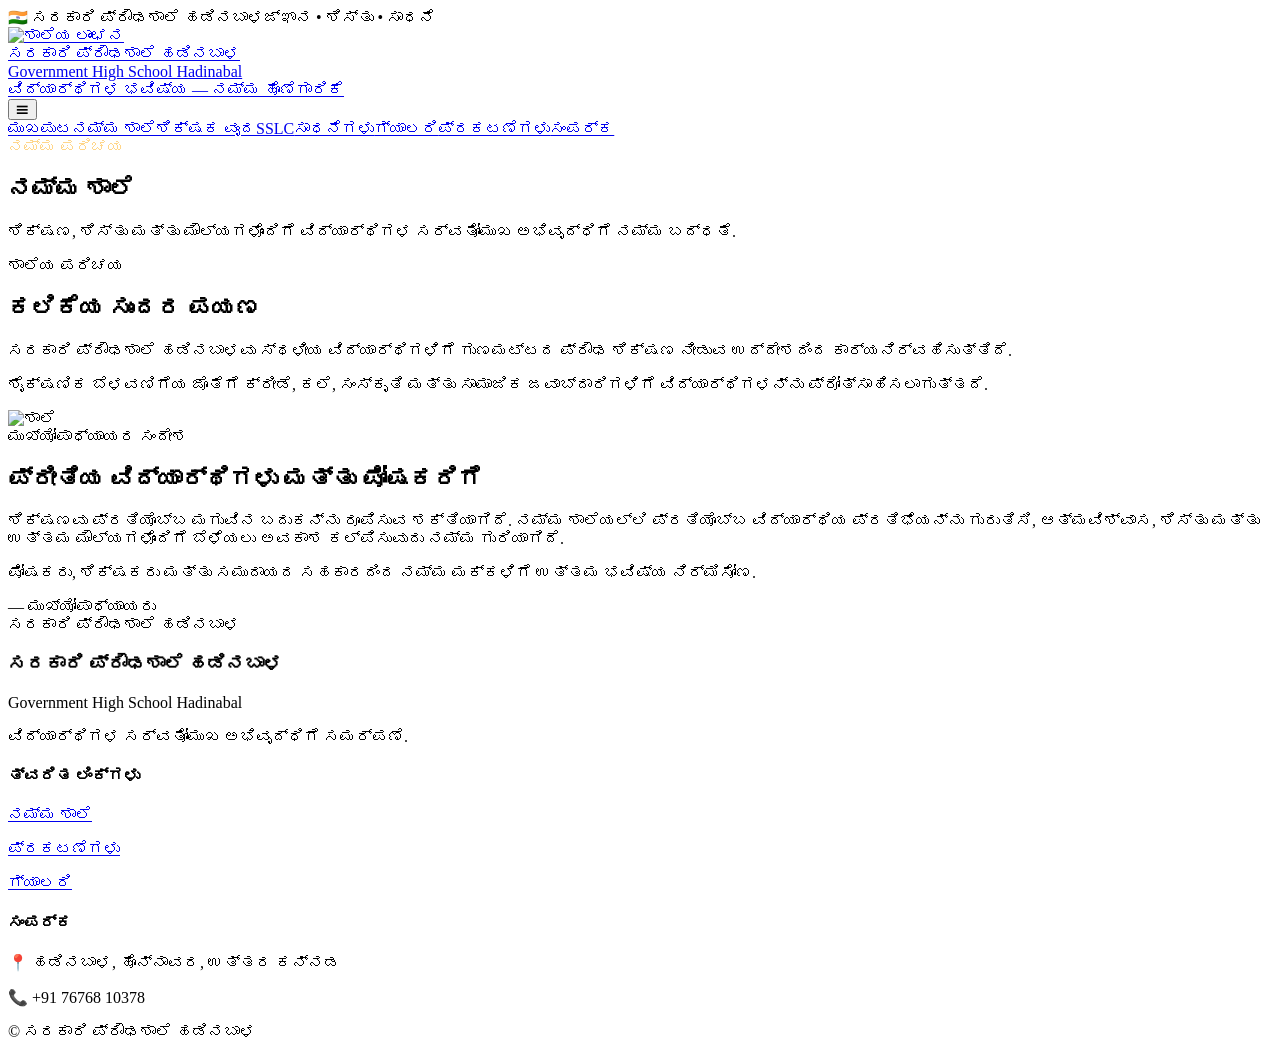
==== about.html @ f69d1972 "Add files via upload Initial school website" ====
<!doctype html><html lang="kn"><head><meta charset="utf-8"><meta name="viewport" content="width=device-width,initial-scale=1"><meta name="description" content="ಸರಕಾರಿ ಪ್ರೌಢಶಾಲೆ ಹಡಿನಬಾಳ"><title>ನಮ್ಮ ಶಾಲೆ | ಸರಕಾರಿ ಪ್ರೌಢಶಾಲೆ ಹಡಿನಬಾಳ</title><link rel="stylesheet" href="assets/css/style.css"></head><body>
<div class="topbar"><div class="wrap"><span>🇮🇳 ಸರಕಾರಿ ಪ್ರೌಢಶಾಲೆ ಹಡಿನಬಾಳ</span><span>ಜ್ಞಾನ • ಶಿಸ್ತು • ಸಾಧನೆ</span></div></div>
<header><div class="wrap head"><a class="brand" href="index.html"><img class="logo" src="assets/images/emblem.png" alt="ಶಾಲೆಯ ಲಾಂಛನ"><div><div class="school-kn">ಸರಕಾರಿ ಪ್ರೌಢಶಾಲೆ ಹಡಿನಬಾಳ</div><div class="school-en">Government High School Hadinabal</div><div class="motto">ವಿದ್ಯಾರ್ಥಿಗಳ ಭವಿಷ್ಯ — ನಮ್ಮ ಹೊಣೆಗಾರಿಕೆ</div></div></a><button class="menu" aria-label="ಮೆನು">☰</button><nav class="nav"><a class="" href="index.html">ಮುಖಪುಟ</a><a class="active" href="about.html">ನಮ್ಮ ಶಾಲೆ</a><a class="" href="staff.html">ಶಿಕ್ಷಕ ವೃಂದ</a><a class="" href="sslc.html">SSLC</a><a class="" href="achievements.html">ಸಾಧನೆಗಳು</a><a class="" href="gallery.html">ಗ್ಯಾಲರಿ</a><a class="" href="notices.html">ಪ್ರಕಟಣೆಗಳು</a><a class="" href="contact.html">ಸಂಪರ್ಕ</a></nav></div></header><main><section class="pagehero"><div class="wrap"><span class="kicker" style="color:#ffd68a">ನಮ್ಮ ಪರಿಚಯ</span><h1>ನಮ್ಮ ಶಾಲೆ</h1><p>ಶಿಕ್ಷಣ, ಶಿಸ್ತು ಮತ್ತು ಮೌಲ್ಯಗಳೊಂದಿಗೆ ವಿದ್ಯಾರ್ಥಿಗಳ ಸರ್ವತೋಮುಖ ಅಭಿವೃದ್ಧಿಗೆ ನಮ್ಮ ಬದ್ಧತೆ.</p></div></section><section class="section"><div class="wrap split"><div><span class="kicker">ಶಾಲೆಯ ಪರಿಚಯ</span><h2>ಕಲಿಕೆಯ ಸುಂದರ ಪಯಣ</h2><p>ಸರಕಾರಿ ಪ್ರೌಢಶಾಲೆ ಹಡಿನಬಾಳವು ಸ್ಥಳೀಯ ವಿದ್ಯಾರ್ಥಿಗಳಿಗೆ ಗುಣಮಟ್ಟದ ಪ್ರೌಢ ಶಿಕ್ಷಣ ನೀಡುವ ಉದ್ದೇಶದಿಂದ ಕಾರ್ಯನಿರ್ವಹಿಸುತ್ತಿದೆ.</p><p>ಶೈಕ್ಷಣಿಕ ಬೆಳವಣಿಗೆಯ ಜೊತೆಗೆ ಕ್ರೀಡೆ, ಕಲೆ, ಸಂಸ್ಕೃತಿ ಮತ್ತು ಸಾಮಾಜಿಕ ಜವಾಬ್ದಾರಿಗಳಿಗೆ ವಿದ್ಯಾರ್ಥಿಗಳನ್ನು ಪ್ರೋತ್ಸಾಹಿಸಲಾಗುತ್ತದೆ.</p></div><div class="split-img"><img src="assets/images/school-placeholder.svg" alt="ಶಾಲೆ"></div></div></section><section class="section tint" id="headmaster"><div class="wrap narrow"><span class="kicker">ಮುಖ್ಯೋಪಾಧ್ಯಾಯರ ಸಂದೇಶ</span><h2>ಪ್ರೀತಿಯ ವಿದ್ಯಾರ್ಥಿಗಳು ಮತ್ತು ಪೋಷಕರಿಗೆ</h2><p>ಶಿಕ್ಷಣವು ಪ್ರತಿಯೊಬ್ಬ ಮಗುವಿನ ಬದುಕನ್ನು ರೂಪಿಸುವ ಶಕ್ತಿಯಾಗಿದೆ. ನಮ್ಮ ಶಾಲೆಯಲ್ಲಿ ಪ್ರತಿಯೊಬ್ಬ ವಿದ್ಯಾರ್ಥಿಯ ಪ್ರತಿಭೆಯನ್ನು ಗುರುತಿಸಿ, ಆತ್ಮವಿಶ್ವಾಸ, ಶಿಸ್ತು ಮತ್ತು ಉತ್ತಮ ಮೌಲ್ಯಗಳೊಂದಿಗೆ ಬೆಳೆಯಲು ಅವಕಾಶ ಕಲ್ಪಿಸುವುದು ನಮ್ಮ ಗುರಿಯಾಗಿದೆ.</p><p>ಪೋಷಕರು, ಶಿಕ್ಷಕರು ಮತ್ತು ಸಮುದಾಯದ ಸಹಕಾರದಿಂದ ನಮ್ಮ ಮಕ್ಕಳಿಗೆ ಉತ್ತಮ ಭವಿಷ್ಯ ನಿರ್ಮಿಸೋಣ.</p><p class="signature">— ಮುಖ್ಯೋಪಾಧ್ಯಾಯರು<br>ಸರಕಾರಿ ಪ್ರೌಢಶಾಲೆ ಹಡಿನಬಾಳ</p></div></section></main>
<footer class="footer"><div class="wrap footer-grid"><div><h3>ಸರಕಾರಿ ಪ್ರೌಢಶಾಲೆ ಹಡಿನಬಾಳ</h3><p>Government High School Hadinabal</p><p>ವಿದ್ಯಾರ್ಥಿಗಳ ಸರ್ವತೋಮುಖ ಅಭಿವೃದ್ಧಿಗೆ ಸಮರ್ಪಣೆ.</p></div><div><h4>ತ್ವರಿತ ಲಿಂಕ್‌ಗಳು</h4><p><a href="about.html">ನಮ್ಮ ಶಾಲೆ</a></p><p><a href="notices.html">ಪ್ರಕಟಣೆಗಳು</a></p><p><a href="gallery.html">ಗ್ಯಾಲರಿ</a></p></div><div><h4>ಸಂಪರ್ಕ</h4><p>📍 ಹಡಿನಬಾಳ, ಹೊನ್ನಾವರ, ಉತ್ತರ ಕನ್ನಡ</p><p>📞 +91 76768 10378</p></div></div><div class="bottom"><div class="wrap">© <span id="year"></span> ಸರಕಾರಿ ಪ್ರೌಢಶಾಲೆ ಹಡಿನಬಾಳ</div></div></footer><script src="assets/js/main.js"></script></body></html>
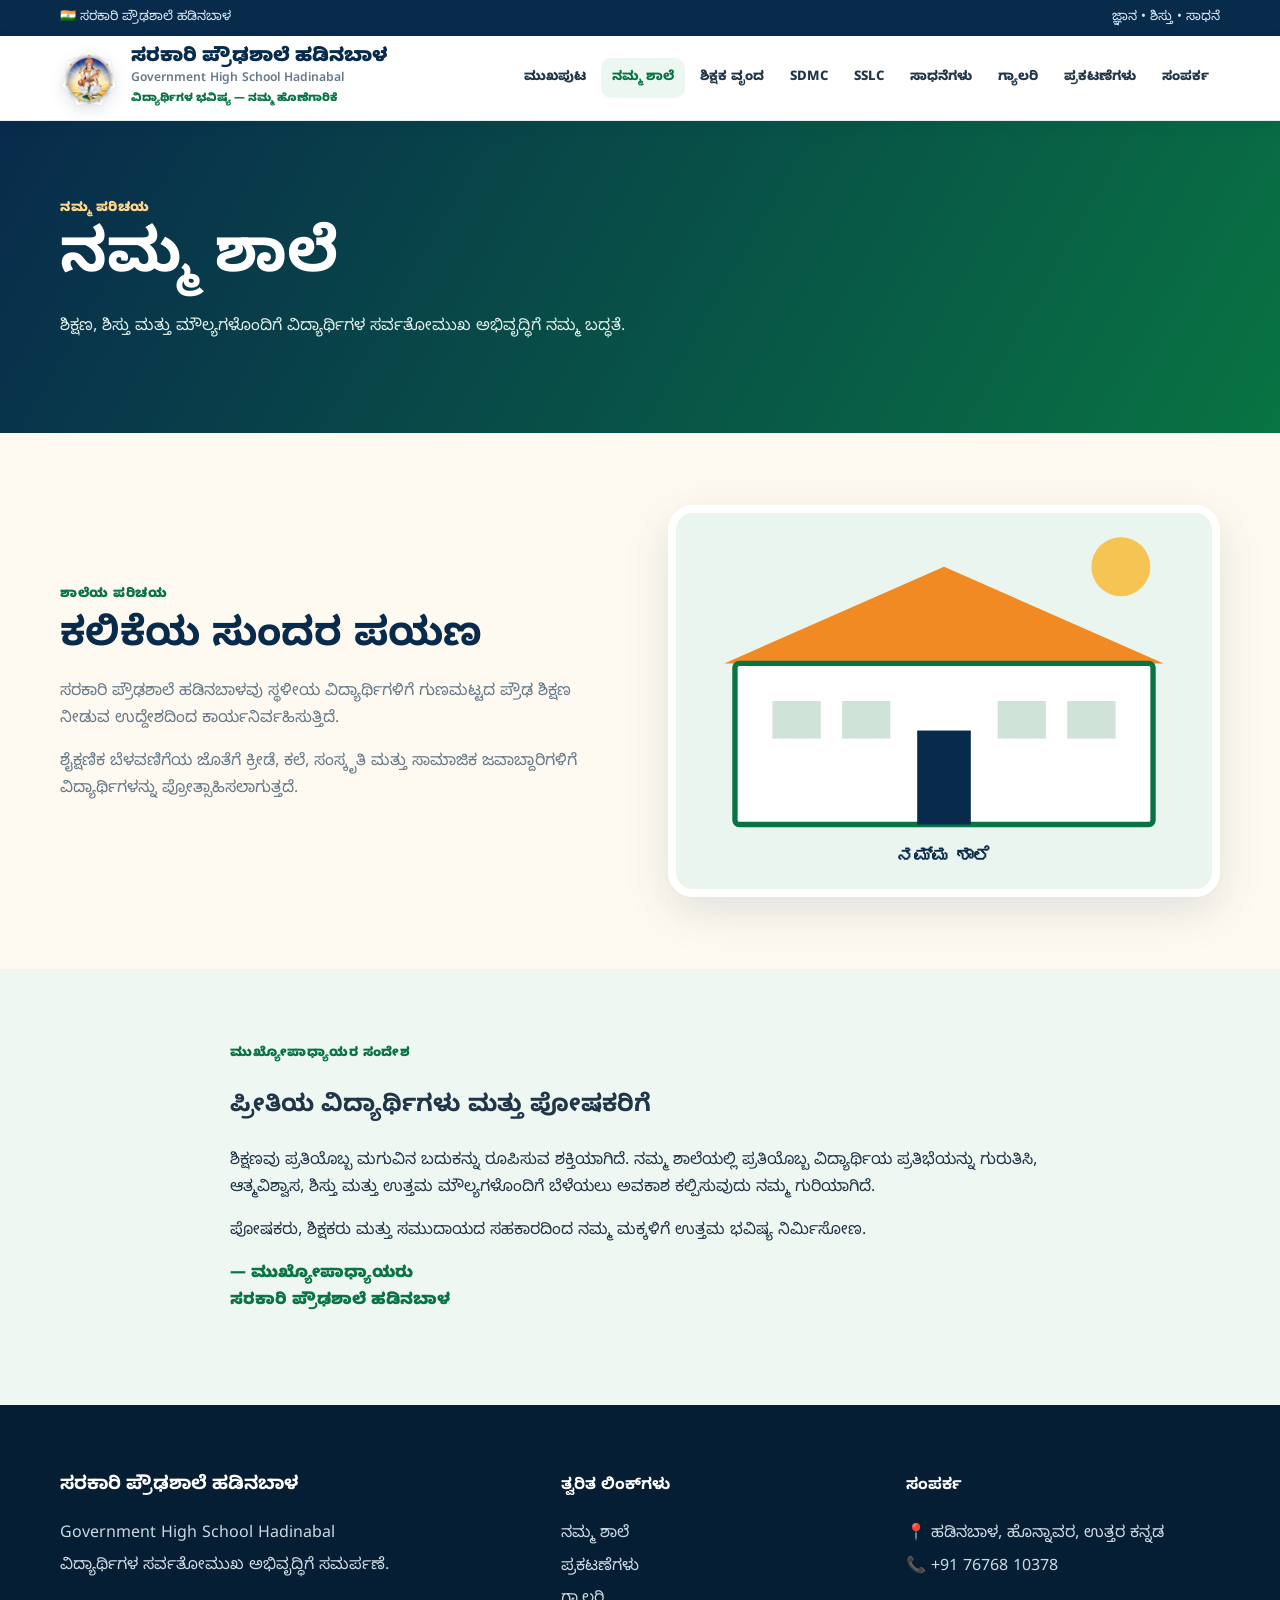
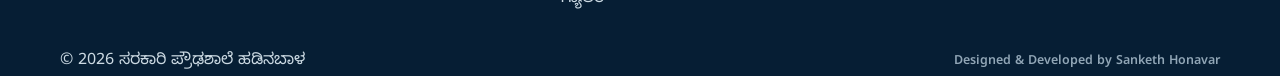
==== commit 004d05de: "Update school website pages and student profiles" ====
--- a/about.html
+++ b/about.html
@@ -1,4 +1,7 @@
 <!doctype html><html lang="kn"><head><meta charset="utf-8"><meta name="viewport" content="width=device-width,initial-scale=1"><meta name="description" content="ಸರಕಾರಿ ಪ್ರೌಢಶಾಲೆ ಹಡಿನಬಾಳ"><title>ನಮ್ಮ ಶಾಲೆ | ಸರಕಾರಿ ಪ್ರೌಢಶಾಲೆ ಹಡಿನಬಾಳ</title><link rel="stylesheet" href="assets/css/style.css"></head><body>
 <div class="topbar"><div class="wrap"><span>🇮🇳 ಸರಕಾರಿ ಪ್ರೌಢಶಾಲೆ ಹಡಿನಬಾಳ</span><span>ಜ್ಞಾನ • ಶಿಸ್ತು • ಸಾಧನೆ</span></div></div>
-<header><div class="wrap head"><a class="brand" href="index.html"><img class="logo" src="assets/images/emblem.png" alt="ಶಾಲೆಯ ಲಾಂಛನ"><div><div class="school-kn">ಸರಕಾರಿ ಪ್ರೌಢಶಾಲೆ ಹಡಿನಬಾಳ</div><div class="school-en">Government High School Hadinabal</div><div class="motto">ವಿದ್ಯಾರ್ಥಿಗಳ ಭವಿಷ್ಯ — ನಮ್ಮ ಹೊಣೆಗಾರಿಕೆ</div></div></a><button class="menu" aria-label="ಮೆನು">☰</button><nav class="nav"><a class="" href="index.html">ಮುಖಪುಟ</a><a class="active" href="about.html">ನಮ್ಮ ಶಾಲೆ</a><a class="" href="staff.html">ಶಿಕ್ಷಕ ವೃಂದ</a><a class="" href="sslc.html">SSLC</a><a class="" href="achievements.html">ಸಾಧನೆಗಳು</a><a class="" href="gallery.html">ಗ್ಯಾಲರಿ</a><a class="" href="notices.html">ಪ್ರಕಟಣೆಗಳು</a><a class="" href="contact.html">ಸಂಪರ್ಕ</a></nav></div></header><main><section class="pagehero"><div class="wrap"><span class="kicker" style="color:#ffd68a">ನಮ್ಮ ಪರಿಚಯ</span><h1>ನಮ್ಮ ಶಾಲೆ</h1><p>ಶಿಕ್ಷಣ, ಶಿಸ್ತು ಮತ್ತು ಮೌಲ್ಯಗಳೊಂದಿಗೆ ವಿದ್ಯಾರ್ಥಿಗಳ ಸರ್ವತೋಮುಖ ಅಭಿವೃದ್ಧಿಗೆ ನಮ್ಮ ಬದ್ಧತೆ.</p></div></section><section class="section"><div class="wrap split"><div><span class="kicker">ಶಾಲೆಯ ಪರಿಚಯ</span><h2>ಕಲಿಕೆಯ ಸುಂದರ ಪಯಣ</h2><p>ಸರಕಾರಿ ಪ್ರೌಢಶಾಲೆ ಹಡಿನಬಾಳವು ಸ್ಥಳೀಯ ವಿದ್ಯಾರ್ಥಿಗಳಿಗೆ ಗುಣಮಟ್ಟದ ಪ್ರೌಢ ಶಿಕ್ಷಣ ನೀಡುವ ಉದ್ದೇಶದಿಂದ ಕಾರ್ಯನಿರ್ವಹಿಸುತ್ತಿದೆ.</p><p>ಶೈಕ್ಷಣಿಕ ಬೆಳವಣಿಗೆಯ ಜೊತೆಗೆ ಕ್ರೀಡೆ, ಕಲೆ, ಸಂಸ್ಕೃತಿ ಮತ್ತು ಸಾಮಾಜಿಕ ಜವಾಬ್ದಾರಿಗಳಿಗೆ ವಿದ್ಯಾರ್ಥಿಗಳನ್ನು ಪ್ರೋತ್ಸಾಹಿಸಲಾಗುತ್ತದೆ.</p></div><div class="split-img"><img src="assets/images/school-placeholder.svg" alt="ಶಾಲೆ"></div></div></section><section class="section tint" id="headmaster"><div class="wrap narrow"><span class="kicker">ಮುಖ್ಯೋಪಾಧ್ಯಾಯರ ಸಂದೇಶ</span><h2>ಪ್ರೀತಿಯ ವಿದ್ಯಾರ್ಥಿಗಳು ಮತ್ತು ಪೋಷಕರಿಗೆ</h2><p>ಶಿಕ್ಷಣವು ಪ್ರತಿಯೊಬ್ಬ ಮಗುವಿನ ಬದುಕನ್ನು ರೂಪಿಸುವ ಶಕ್ತಿಯಾಗಿದೆ. ನಮ್ಮ ಶಾಲೆಯಲ್ಲಿ ಪ್ರತಿಯೊಬ್ಬ ವಿದ್ಯಾರ್ಥಿಯ ಪ್ರತಿಭೆಯನ್ನು ಗುರುತಿಸಿ, ಆತ್ಮವಿಶ್ವಾಸ, ಶಿಸ್ತು ಮತ್ತು ಉತ್ತಮ ಮೌಲ್ಯಗಳೊಂದಿಗೆ ಬೆಳೆಯಲು ಅವಕಾಶ ಕಲ್ಪಿಸುವುದು ನಮ್ಮ ಗುರಿಯಾಗಿದೆ.</p><p>ಪೋಷಕರು, ಶಿಕ್ಷಕರು ಮತ್ತು ಸಮುದಾಯದ ಸಹಕಾರದಿಂದ ನಮ್ಮ ಮಕ್ಕಳಿಗೆ ಉತ್ತಮ ಭವಿಷ್ಯ ನಿರ್ಮಿಸೋಣ.</p><p class="signature">— ಮುಖ್ಯೋಪಾಧ್ಯಾಯರು<br>ಸರಕಾರಿ ಪ್ರೌಢಶಾಲೆ ಹಡಿನಬಾಳ</p></div></section></main>
-<footer class="footer"><div class="wrap footer-grid"><div><h3>ಸರಕಾರಿ ಪ್ರೌಢಶಾಲೆ ಹಡಿನಬಾಳ</h3><p>Government High School Hadinabal</p><p>ವಿದ್ಯಾರ್ಥಿಗಳ ಸರ್ವತೋಮುಖ ಅಭಿವೃದ್ಧಿಗೆ ಸಮರ್ಪಣೆ.</p></div><div><h4>ತ್ವರಿತ ಲಿಂಕ್‌ಗಳು</h4><p><a href="about.html">ನಮ್ಮ ಶಾಲೆ</a></p><p><a href="notices.html">ಪ್ರಕಟಣೆಗಳು</a></p><p><a href="gallery.html">ಗ್ಯಾಲರಿ</a></p></div><div><h4>ಸಂಪರ್ಕ</h4><p>📍 ಹಡಿನಬಾಳ, ಹೊನ್ನಾವರ, ಉತ್ತರ ಕನ್ನಡ</p><p>📞 +91 76768 10378</p></div></div><div class="bottom"><div class="wrap">© <span id="year"></span> ಸರಕಾರಿ ಪ್ರೌಢಶಾಲೆ ಹಡಿನಬಾಳ</div></div></footer><script src="assets/js/main.js"></script></body></html>+<header><div class="wrap head"><a class="brand" href="index.html"><img class="logo" src="assets/images/emblem.png" alt="ಶಾಲೆಯ ಲಾಂಛನ"><div><div class="school-kn">ಸರಕಾರಿ ಪ್ರೌಢಶಾಲೆ ಹಡಿನಬಾಳ</div><div class="school-en">Government High School Hadinabal</div><div class="motto">ವಿದ್ಯಾರ್ಥಿಗಳ ಭವಿಷ್ಯ — ನಮ್ಮ ಹೊಣೆಗಾರಿಕೆ</div></div></a><button class="menu" aria-label="ಮೆನು">☰</button><nav class="nav"><a class="" href="index.html">ಮುಖಪುಟ</a><a class="active" href="about.html">ನಮ್ಮ ಶಾಲೆ</a><a class="" href="staff.html">ಶಿಕ್ಷಕ ವೃಂದ</a><a href="sdmc.html">SDMC</a><a class="" href="sslc.html">SSLC</a><a class="" href="achievements.html">ಸಾಧನೆಗಳು</a><a class="" href="gallery.html">ಗ್ಯಾಲರಿ</a><a class="" href="notices.html">ಪ್ರಕಟಣೆಗಳು</a><a class="" href="contact.html">ಸಂಪರ್ಕ</a></nav></div></header><main><section class="pagehero"><div class="wrap"><span class="kicker" style="color:#ffd68a">ನಮ್ಮ ಪರಿಚಯ</span><h1>ನಮ್ಮ ಶಾಲೆ</h1><p>ಶಿಕ್ಷಣ, ಶಿಸ್ತು ಮತ್ತು ಮೌಲ್ಯಗಳೊಂದಿಗೆ ವಿದ್ಯಾರ್ಥಿಗಳ ಸರ್ವತೋಮುಖ ಅಭಿವೃದ್ಧಿಗೆ ನಮ್ಮ ಬದ್ಧತೆ.</p></div></section><section class="section"><div class="wrap split"><div><span class="kicker">ಶಾಲೆಯ ಪರಿಚಯ</span><h2>ಕಲಿಕೆಯ ಸುಂದರ ಪಯಣ</h2><p>ಸರಕಾರಿ ಪ್ರೌಢಶಾಲೆ ಹಡಿನಬಾಳವು ಸ್ಥಳೀಯ ವಿದ್ಯಾರ್ಥಿಗಳಿಗೆ ಗುಣಮಟ್ಟದ ಪ್ರೌಢ ಶಿಕ್ಷಣ ನೀಡುವ ಉದ್ದೇಶದಿಂದ ಕಾರ್ಯನಿರ್ವಹಿಸುತ್ತಿದೆ.</p><p>ಶೈಕ್ಷಣಿಕ ಬೆಳವಣಿಗೆಯ ಜೊತೆಗೆ ಕ್ರೀಡೆ, ಕಲೆ, ಸಂಸ್ಕೃತಿ ಮತ್ತು ಸಾಮಾಜಿಕ ಜವಾಬ್ದಾರಿಗಳಿಗೆ ವಿದ್ಯಾರ್ಥಿಗಳನ್ನು ಪ್ರೋತ್ಸಾಹಿಸಲಾಗುತ್ತದೆ.</p></div><div class="split-img"><img src="assets/images/school-placeholder.svg" alt="ಶಾಲೆ"></div></div></section><section class="section tint" id="headmaster"><div class="wrap narrow"><span class="kicker">ಮುಖ್ಯೋಪಾಧ್ಯಾಯರ ಸಂದೇಶ</span><h2>ಪ್ರೀತಿಯ ವಿದ್ಯಾರ್ಥಿಗಳು ಮತ್ತು ಪೋಷಕರಿಗೆ</h2><p>ಶಿಕ್ಷಣವು ಪ್ರತಿಯೊಬ್ಬ ಮಗುವಿನ ಬದುಕನ್ನು ರೂಪಿಸುವ ಶಕ್ತಿಯಾಗಿದೆ. ನಮ್ಮ ಶಾಲೆಯಲ್ಲಿ ಪ್ರತಿಯೊಬ್ಬ ವಿದ್ಯಾರ್ಥಿಯ ಪ್ರತಿಭೆಯನ್ನು ಗುರುತಿಸಿ, ಆತ್ಮವಿಶ್ವಾಸ, ಶಿಸ್ತು ಮತ್ತು ಉತ್ತಮ ಮೌಲ್ಯಗಳೊಂದಿಗೆ ಬೆಳೆಯಲು ಅವಕಾಶ ಕಲ್ಪಿಸುವುದು ನಮ್ಮ ಗುರಿಯಾಗಿದೆ.</p><p>ಪೋಷಕರು, ಶಿಕ್ಷಕರು ಮತ್ತು ಸಮುದಾಯದ ಸಹಕಾರದಿಂದ ನಮ್ಮ ಮಕ್ಕಳಿಗೆ ಉತ್ತಮ ಭವಿಷ್ಯ ನಿರ್ಮಿಸೋಣ.</p><p class="signature">— ಮುಖ್ಯೋಪಾಧ್ಯಾಯರು<br>ಸರಕಾರಿ ಪ್ರೌಢಶಾಲೆ ಹಡಿನಬಾಳ</p></div></section></main>
+<footer class="footer"><div class="wrap footer-grid"><div><h3>ಸರಕಾರಿ ಪ್ರೌಢಶಾಲೆ ಹಡಿನಬಾಳ</h3><p>Government High School Hadinabal</p><p>ವಿದ್ಯಾರ್ಥಿಗಳ ಸರ್ವತೋಮುಖ ಅಭಿವೃದ್ಧಿಗೆ ಸಮರ್ಪಣೆ.</p></div><div><h4>ತ್ವರಿತ ಲಿಂಕ್‌ಗಳು</h4><p><a href="about.html">ನಮ್ಮ ಶಾಲೆ</a></p><p><a href="notices.html">ಪ್ರಕಟಣೆಗಳು</a></p><p><a href="gallery.html">ಗ್ಯಾಲರಿ</a></p></div><div><h4>ಸಂಪರ್ಕ</h4><p>📍 ಹಡಿನಬಾಳ, ಹೊನ್ನಾವರ, ಉತ್ತರ ಕನ್ನಡ</p><p>📞 +91 76768 10378</p></div></div><div class="wrap bottom-inner">
+    <span>© <span id="year"></span> ಸರಕಾರಿ ಪ್ರೌಢಶಾಲೆ ಹಡಿನಬಾಳ</span>
+    <span class="designer-credit">Designed & Developed by Sanketh Honavar</span>
+  </div></footer><script src="assets/js/main.js"></script></body></html>
--- a/assets/css/style.css
+++ b/assets/css/style.css
@@ -0,0 +1,52 @@
+
+@import url('https://fonts.googleapis.com/css2?family=Noto+Sans+Kannada:wght@400;500;600;700;800;900&display=swap');
+:root{--blue:#082b4c;--blue2:#0e466f;--green:#087443;--green2:#12a05d;--orange:#f28a24;--cream:#fffaf1;--gold:#f6c453;--text:#203548;--muted:#65798a;--white:#fff;--line:#e8edf1;--shadow:0 14px 45px rgba(8,43,76,.13)}
+*{box-sizing:border-box}html{scroll-behavior:smooth}body{margin:0;color:var(--text);font-family:"Noto Sans Kannada","Nirmala UI","Tunga",sans-serif;background:var(--cream);line-height:1.7}a{text-decoration:none;color:inherit}img{max-width:100%;display:block}
+.topbar{background:var(--blue);color:#dce9f2;font-size:13px}.topbar .wrap{display:flex;justify-content:space-between;gap:15px;padding:7px 0}.wrap{width:min(1160px,92%);margin:auto}
+header{position:sticky;top:0;z-index:20;background:#fff;border-bottom:1px solid var(--line);box-shadow:0 3px 18px #082b4c0d}.head{min-height:84px;display:flex;align-items:center;justify-content:space-between;gap:20px}.brand{display:flex;align-items:center;gap:13px}.logo{width:58px;height:58px;filter:drop-shadow(0 5px 7px #082b4c20)}.school-kn{font-weight:900;color:var(--blue);font-size:1.18rem;line-height:1.25}.school-en{font-size:.76rem;color:var(--muted);font-weight:600}.motto{font-size:.68rem;color:var(--green);font-weight:900}.nav{display:flex;align-items:center;gap:4px}.nav a{padding:9px 11px;border-radius:10px;font-weight:800;font-size:.82rem}.nav a:hover,.nav a.active{background:#edf7f1;color:var(--green)}.menu{display:none;border:0;background:var(--blue);color:white;border-radius:10px;padding:8px 12px;font-size:20px}
+.hero{min-height:590px;display:flex;align-items:center;color:#fff;position:relative;overflow:hidden;background:linear-gradient(120deg,#062946e8,#087443bb),url("../images/hero-placeholder.svg") center/cover}.hero:after{content:"";position:absolute;inset:auto -10% -110px;height:220px;background:var(--cream);border-radius:50% 50% 0 0}.hero-content{position:relative;z-index:1;padding:85px 0 130px;max-width:850px}.badge{display:inline-flex;gap:8px;align-items:center;background:#ffffff19;border:1px solid #ffffff35;padding:6px 12px;border-radius:999px;font-size:.82rem;font-weight:800;backdrop-filter:blur(5px)}.hero h1{font-size:clamp(2.5rem,6vw,5rem);line-height:1.08;margin:18px 0 12px;font-weight:900;letter-spacing:-1px}.hero h1 span{color:#ffd68a}.hero p{font-size:1.12rem;max-width:680px;color:#edf7f3}.actions{display:flex;gap:12px;flex-wrap:wrap;margin-top:25px}.btn{display:inline-flex;align-items:center;justify-content:center;padding:11px 18px;border-radius:12px;font-weight:900;border:2px solid transparent}.btn-orange{background:var(--orange);color:white;box-shadow:0 8px 20px #f28a2450}.btn-white{background:white;color:var(--blue)}.btn-outline{border-color:#ffffff55;color:white}
+.section{padding:72px 0}.tint{background:#eff7f2}.section-head{text-align:center;max-width:760px;margin:0 auto 35px}.kicker{color:var(--green);font-size:.8rem;font-weight:900;text-transform:uppercase;letter-spacing:.5px}.section-head h2{margin:5px 0 10px;color:var(--blue);font-size:clamp(1.9rem,4vw,2.8rem);line-height:1.2}.section-head p{color:var(--muted);margin:0}
+.cards{display:grid;grid-template-columns:repeat(4,1fr);gap:18px}.card{background:#fff;border:1px solid var(--line);border-radius:20px;padding:24px;box-shadow:var(--shadow);transition:.25s}.card:hover{transform:translateY(-5px)}.icon{width:52px;height:52px;border-radius:15px;display:grid;place-items:center;background:#edf7f1;font-size:25px}.card h3{color:var(--blue);margin:13px 0 5px}.card p{color:var(--muted);margin:0;font-size:.9rem}
+.notice-grid{display:grid;grid-template-columns:repeat(3,1fr);gap:18px}.notice{background:white;border:1px solid var(--line);border-radius:18px;padding:18px;display:flex;gap:14px;box-shadow:var(--shadow)}.date{min-width:73px;height:max-content;background:#fff1df;color:#b45a08;border-radius:10px;text-align:center;padding:6px;font-size:.75rem;font-weight:900}.notice h3{margin:0;color:var(--blue);font-size:1rem}.notice p{margin:2px 0 0;color:var(--muted);font-size:.86rem}
+.split{display:grid;grid-template-columns:1fr 1fr;gap:55px;align-items:center}.split-img{border-radius:25px;overflow:hidden;box-shadow:var(--shadow);border:8px solid white}.split h2{font-size:2.5rem;line-height:1.2;color:var(--blue);margin:7px 0 15px}.split p{color:var(--muted)}.checks{display:grid;gap:10px;margin:20px 0}.check{display:flex;gap:10px;font-weight:700}.check b{color:var(--green)}
+.quote{background:linear-gradient(135deg,var(--blue),var(--blue2));color:white;border-radius:24px;padding:38px;box-shadow:var(--shadow);position:relative;overflow:hidden}.quote:before{content:"“";position:absolute;right:18px;top:-35px;font-size:180px;color:#ffffff12}.quote p{font-size:1.2rem;position:relative}.quote strong{position:relative;color:#ffd58e}
+.event-list{display:grid;gap:13px}.event{display:grid;grid-template-columns:160px 1fr auto;align-items:center;gap:20px;background:#fff;border:1px solid var(--line);border-radius:16px;padding:17px 20px;box-shadow:var(--shadow)}.event-date{font-weight:900;color:var(--green)}.event h3{margin:0;color:var(--blue)}.event p{margin:2px 0;color:var(--muted);font-size:.88rem}.pill{background:#edf7f1;color:var(--green);padding:5px 10px;border-radius:999px;font-size:.75rem;font-weight:900}
+.pagehero{padding:75px 0;background:linear-gradient(120deg,var(--blue),var(--green));color:#fff}.pagehero h1{font-size:clamp(2.2rem,5vw,3.8rem);line-height:1.15;margin:6px 0}.pagehero p{color:#e0eee8;max-width:700px}.narrow{max-width:820px}.signature{font-weight:900;color:var(--green)}
+.people{display:grid;grid-template-columns:repeat(4,1fr);gap:18px}.person{overflow:hidden;background:#fff;border:1px solid var(--line);border-radius:20px;box-shadow:var(--shadow);text-align:center}.person img{aspect-ratio:1;object-fit:cover}.person h3{margin:13px 8px 0;color:var(--blue)}.person p{margin:2px 8px 17px;color:var(--muted);font-size:.88rem}
+.gallery{display:grid;grid-template-columns:repeat(3,1fr);gap:18px}.gallery figure{margin:0;background:white;border-radius:18px;overflow:hidden;box-shadow:var(--shadow);border:1px solid var(--line)}.gallery img{aspect-ratio:4/3;object-fit:cover}.gallery figcaption{padding:11px 14px;font-weight:800;color:var(--blue)}
+.contact{display:grid;grid-template-columns:1fr 1fr;gap:22px}.contact-card{background:#fff;border:1px solid var(--line);border-radius:22px;padding:30px;box-shadow:var(--shadow)}.contact-row{display:flex;gap:13px;padding:15px 0;border-bottom:1px solid var(--line)}.contact-row:last-child{border:0}.contact-row .ci{font-size:23px}.contact-row p{margin:0;color:var(--muted)}.map{min-height:300px;background:#edf7f1;border-radius:16px;display:grid;place-items:center;text-align:center}.map span{font-size:50px}
+.note{margin-top:20px;padding:14px 16px;background:#fff7e9;border-left:4px solid var(--orange);border-radius:8px}.footer{background:#061e34;color:#cbd9e2;padding-top:48px}.footer-grid{display:grid;grid-template-columns:1.5fr 1fr 1fr;gap:30px;padding-bottom:30px}.footer h3,.footer h4{color:white}.footer p{margin:5px 0}.bottom{border-top:1px solid #ffffff16;padding:14px 0;font-size:.8rem;color:#91a6b6}
+@media(max-width:1000px){.nav{display:none;position:absolute;top:84px;left:0;right:0;background:#fff;padding:12px 4%;flex-direction:column;box-shadow:0 12px 20px #0001}.nav.open{display:flex}.menu{display:block}.cards{grid-template-columns:repeat(2,1fr)}.people{grid-template-columns:repeat(2,1fr)}}
+@media(max-width:700px){.topbar .wrap{flex-direction:column;gap:0}.split,.contact,.footer-grid{grid-template-columns:1fr}.notice-grid,.gallery{grid-template-columns:1fr}.event{grid-template-columns:1fr;gap:4px}.section{padding:52px 0}.hero{min-height:560px}.hero-content{padding-top:60px}.hero h1{font-size:2.6rem}}
+@media(max-width:460px){.cards{grid-template-columns:1fr}.people{grid-template-columns:1fr}.school-kn{font-size:1rem}.school-en,.motto{font-size:.6rem}.logo{width:49px;height:49px}}
+/* Designer Credit */
+.bottom-inner {
+  display: flex;
+  justify-content: space-between;
+  align-items: center;
+  gap: 15px;
+}
+
+.designer-credit {
+  color: #91a6b6;
+  font-size: 0.78rem;
+  font-weight: 600;
+  transition: color 0.25s ease;
+}
+
+.designer-credit:hover {
+  color: var(--gold);
+}
+
+@media (max-width: 600px) {
+  .bottom-inner {
+    flex-direction: column;
+    justify-content: center;
+    text-align: center;
+    gap: 5px;
+  }
+
+  .designer-credit {
+    font-size: 0.75rem;
+  }
+}
